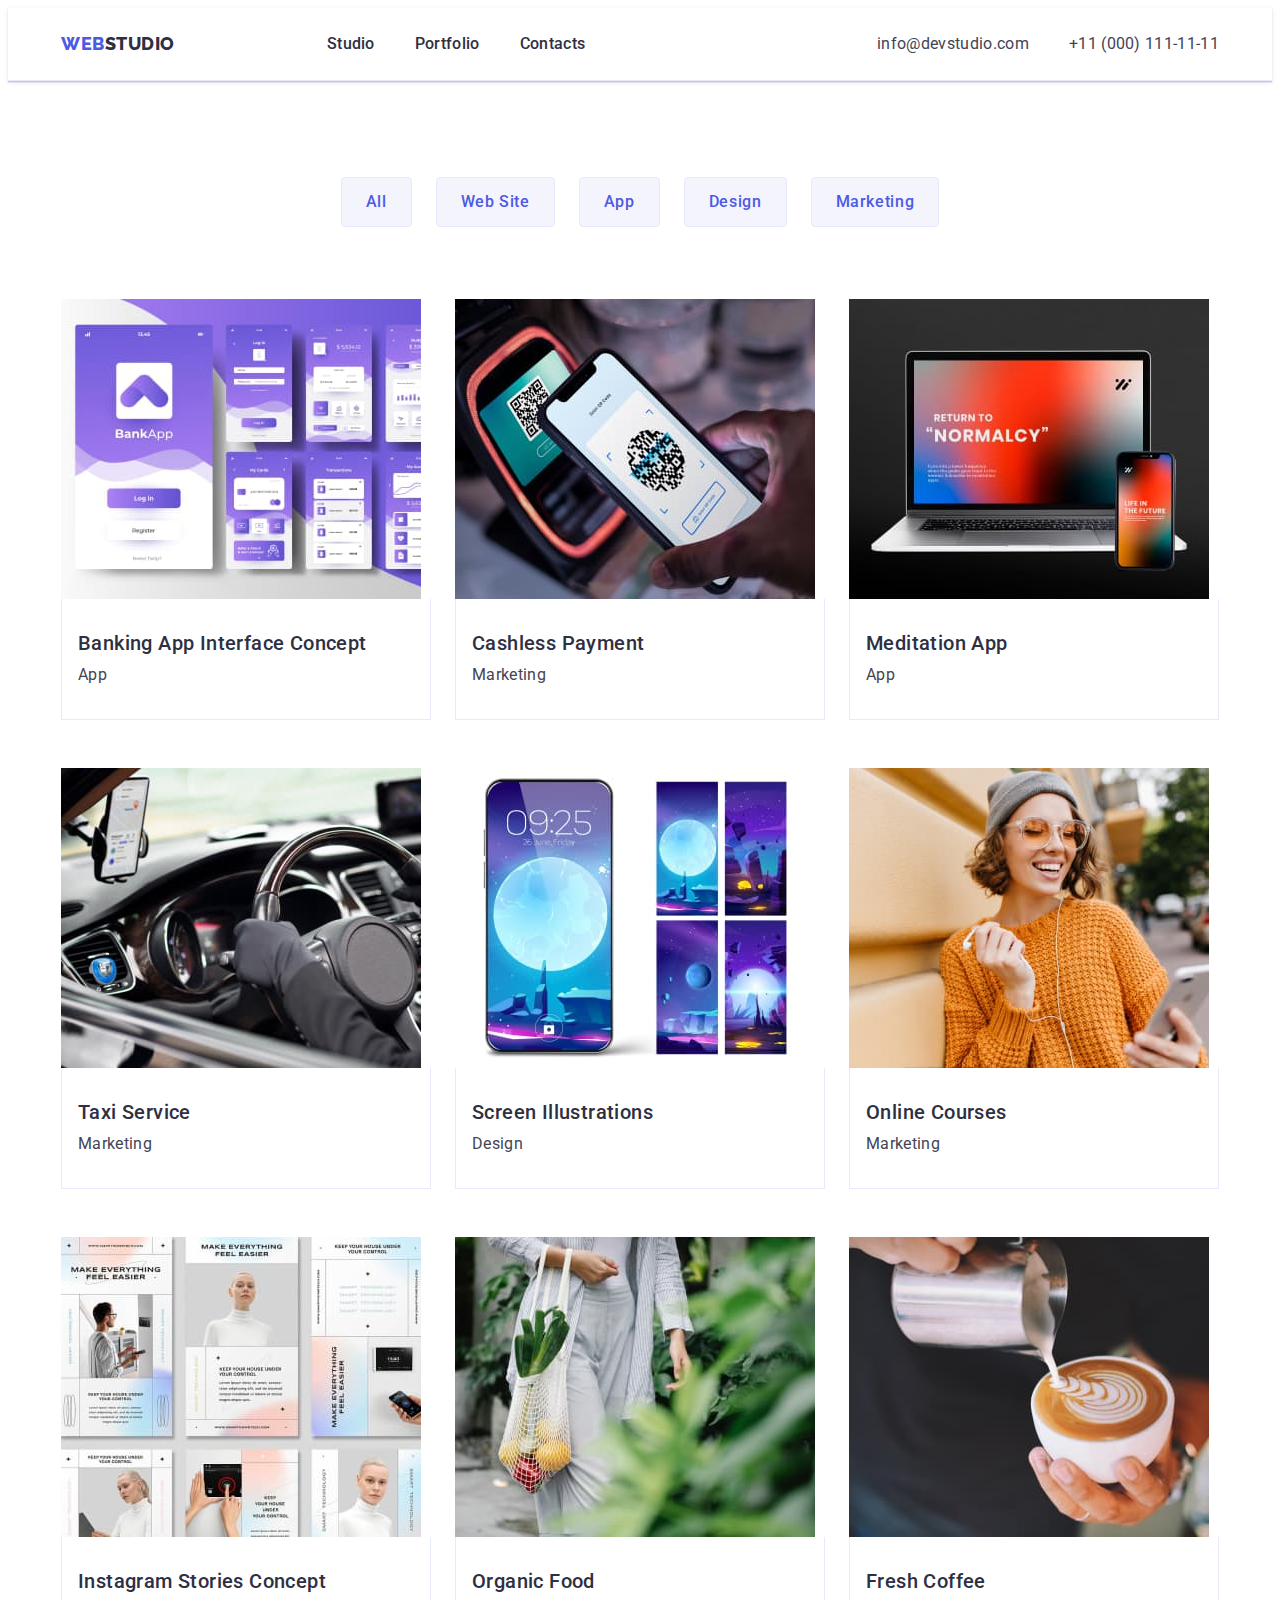
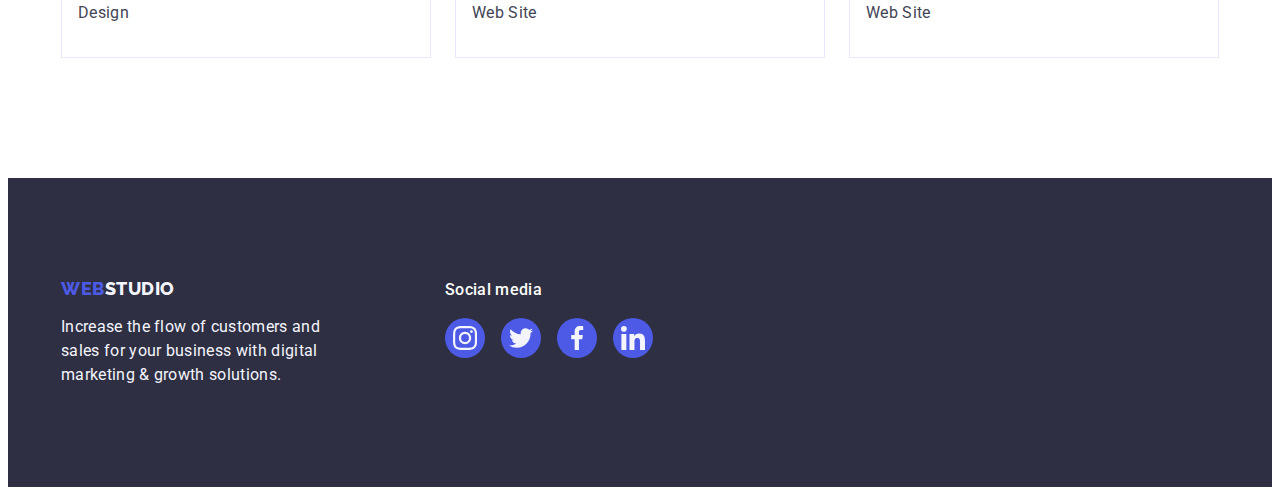
==== portfolio.html @ 5e1343ce "start" ====
<!DOCTYPE html>
<html lang="en">

    <head>
        <meta charset="UTF-8">
        <meta http-equiv="X-UA-Compatible" content="IE=edge">
        <meta name="viewport" content="width=device-width, initial-scale=1.0">
        <title>Portfolio</title>
        <link rel="preconnect" href="https://fonts.googleapis.com">
        <link rel="preconnect" href="https://fonts.gstatic.com" crossorigin>
        <link href="https://fonts.googleapis.com/css2?family=Raleway:wght@800&family=Roboto:wght@400;500;700&display=swap" rel="stylesheet">
        <link rel="stylesheet" href="https://cdnjs.cloudflare.com/ajax/libs/modern-normalize/2.0.0/modern-normalize.min.css" integrity="sha512-4xo8blKMVCiXpTaLzQSLSw3KFOVPWhm/TRtuPVc4WG6kUgjH6J03IBuG7JZPkcWMxJ5huwaBpOpnwYElP/m6wg==" crossorigin="anonymous" referrerpolicy="no-referrer">
        <link rel="stylesheet" href="./css/styles.css">
    </head>

    <body>
        <header class="header">
            <div class="container header-container">
                <nav class="header-navigation">
                    <a class="logo-link logo-web link header-logo" href="./index.html">Web<span class="logo-studio link header-logo">Studio</span></a>
                    <ul class="header-list list">
                        <li class="header-item"><a class="header-link link" href="./index.html">Studio</a></li>
                        <li class="header-item"><a class="header-link link" href="./portfolio.html">Portfolio</a></li>
                        <li class="header-item"><a class="header-link link" href="">Contacts</a></li>
                    </ul>
                </nav>
                <address class="header-address">
                    <ul class="header-address-list list">
                        <li class="header-address-item">
                            <a class="header-address-link link" href="mailto:info@devstudio.com">info@devstudio.com</a>
                        </li>
                        <li class="header-address-item">
                            <a class="header-address-link link" href="tel:+110001111111">+11 (000) 111-11-11</a>
                        </li>
                    </ul>
                </address>
            </div>
        </header>

        <main class="main-portfolio">
            <section class="section-portfolio">
                <div class="container portfolio-btn-container">
                    <h1 class="visually-hidden">Examples of our work</h1>
                    <ul class="portfolio-filters-list list">
                        <li class="portfolio-filters-item"><button class="portfolio-filters-btn btn" type="button">All</button></li>
                        <li class="portfolio-filters-item"><button class="portfolio-filters-btn btn" type="button">Web Site</button></li>
                        <li class="portfolio-filters-item"><button class="portfolio-filters-btn btn" type="button">App</button></li>
                        <li class="portfolio-filters-item"><button class="portfolio-filters-btn btn" type="button">Design</button></li>
                        <li class="portfolio-filters-item"><button class="portfolio-filters-btn btn" type="button">Marketing</button></li>
                    </ul>
                    <ul class="portfolio-list list">
                        <li class="portfolio-item">
                            <a class="portfolio-item-link link" href="">
                                <img src="./images/img-card-bank-app.jpg" alt="bank application example" 
                                width="360" height="300">
                                <div class="portfolio-card">
                                    <h2 class="portfolio-item-subtitle subtitle">Banking App Interface Concept</h2>
                                    <p class="portfolio-item-text text-down">App</p>
                                </div>
                            </a>
                        </li>
                        <li class="portfolio-item">
                            <a class="portfolio-item-link link" href="">
                                <img src="./images/img-card-cashless.jpg" alt="photo of cashless payment" 
                                width="360" height="300">
                                <div class="portfolio-card">
                                    <h2 class="portfolio-item-subtitle subtitle">Cashless Payment</h2>
                                    <p class="portfolio-item-text text-down">Marketing</p>
                                </div>
                            </a>
                        </li>
                        <li class="portfolio-item">
                            <a class="portfolio-item-link link" href="">
                                <img src="./images/img-card-meditation.jpg" alt="meditation application example" 
                                width="360" height="300">
                                <div class="portfolio-card">
                                    <h2 class="portfolio-item-subtitle subtitle">Meditation App</h2>
                                    <p class="portfolio-item-text text-down">App</p>
                                </div>
                            </a>
                        </li>
                        <li class="portfolio-item">
                            <a class="portfolio-item-link link" href="">
                                <img src="./images/img-card-taxi.jpg" alt="car and taxi app" 
                                width="360" height="300">
                                <div class="portfolio-card">
                                    <h2 class="portfolio-item-subtitle subtitle">Taxi Service</h2>
                                    <p class="portfolio-item-text text-down">Marketing</p>
                                </div>
                            </a>
                        </li>
                        <li class="portfolio-item">
                            <a class="portfolio-item-link link" href="">
                                <img src="./images/img-card-screen.jpg" alt="phone screen" 
                                width="360" height="300">
                                <div class="portfolio-card">
                                    <h2 class="portfolio-item-subtitle subtitle">Screen Illustrations</h2>
                                    <p class="portfolio-item-text text-down">Design</p>
                                </div>
                            </a>
                        </li>
                        <li class="portfolio-item">
                            <a class="portfolio-item-link link" href="">
                                <img src="./images/img-card-courses.jpg" alt="girl looking at her phone" 
                                width="360" height="300">
                                <div class="portfolio-card">
                                    <h2 class="portfolio-item-subtitle subtitle">Online Courses</h2>
                                    <p class="portfolio-item-text text-down">Marketing</p>
                                </div>
                            </a>
                        </li>
                        <li class="portfolio-item">
                            <a class="portfolio-item-link link" href="">
                                <img src="./images/img-card-instagram.jpg" alt="examples of instagram stories" 
                                width="360" height="300">
                                <div class="portfolio-card">
                                    <h2 class="portfolio-item-subtitle subtitle">Instagram Stories Concept</h2>
                                    <p class="portfolio-item-text text-down">Design</p>
                                </div>
                            </a>
                        </li>
                        <li class="portfolio-item">
                            <a class="portfolio-item-link link" href="">
                                <img src="./images/img-card-food.jpg" alt="mesh with vegetables" 
                                width="360" height="300">
                                <div class="portfolio-card">
                                    <h2 class="portfolio-item-subtitle subtitle">Organic Food</h2>
                                    <p class="portfolio-item-text text-down">Web Site</p>
                                </div>
                            </a>
                        </li>
                        <li class="portfolio-item">
                            <a class="portfolio-item-link link" href="">
                                <img src="./images/img-card-coffee.jpg" alt="a cup of coffee" 
                                width="360" height="300">
                                <div class="portfolio-card">
                                    <h2 class="portfolio-item-subtitle subtitle">Fresh Coffee</h2>
                                    <p class="portfolio-item-text text-down">Web Site</p>
                                </div>
                            </a>
                        </li>
                    </ul>
                </div>
                
            </section>
        </main>

    <footer class="footer">
        <div class="container footer-container">
            <div class="footer-logo-box">
                <a class="footer-link logo-link logo-web link" href="./index.html">Web<span
                        class="logo-link footer-logo-studio link">Studio</span></a>
                <p class="footer-text">
                    Increase the flow of customers and sales for your business with digital marketing & growth solutions.
                </p>
            </div>
    
            <div class="footer-soc-container">
                <p class="footer-soc-title">Social media</p>
                <ul class="footer-soc-list list">
                    <li class="footer-soc-item">
                        <a href="" class="footer-soc-link link" target="_blank" rel="noopener noreferrer"><svg
                                class="footer-soc-icon" width="24" height="24">
                                <use href="./images/icons.svg#icon-instagram"></use>
                            </svg></a>
                    </li>
                    <li class="footer-soc-item">
                        <a href="" class="footer-soc-link link" target="_blank" rel="noopener noreferrer"><svg
                                class="footer-soc-icon" width="24" height="24">
                                <use href="./images/icons.svg#icon-twitter"></use>
                            </svg></a>
                    </li>
                    <li class="footer-soc-item">
                        <a href="" class="footer-soc-link link" target="_blank" rel="noopener noreferrer"><svg
                                class="footer-soc-icon" width="24" height="24">
                                <use href="./images/icons.svg#icon-facebook"></use>
                            </svg></a>
                    </li>
                    <li class="footer-soc-item">
                        <a href="" class="footer-soc-link link" target="_blank" rel="noopener noreferrer"><svg
                                class="footer-soc-icon" width="24" height="24">
                                <use href="./images/icons.svg#icon-linkedin"></use>
                            </svg></a>
                    </li>
                </ul>
            </div>
        </div>
    </footer>
    </body>

</html>
---- css/styles.css ----
:root {
    --primary-brand-color: #4D5AE5;
    --pressed-state-color: #404BBF;
    --title-background-color-dark: #2E2F42;
    --text-color:#434455;
    --background-color-team: #F4F4FD;
    --backgrond-color-light: #FFFFFF;
    --color-accent: #E7E9FC;
    --pressed-success-color: #31D0AA;
    --deemphasized-helper-color: #8E8F99; 
    --font-text-base: 'Roboto', sans-serif;
    --font-text-link: 'Raleway', sans-serif
}

body {
    font-family: var(--font-text-base);
    color: var(--text-color);
    background-color: var(--backgrond-color-light)
}

p, 
h1, 
h2, 
h3, 
h4, 
h5, 
h6 {
    margin: 0;
}

ul, 
ol {
    margin: 0;
    padding: 0;
}

.list {
    list-style: none;
}

.link {
    text-decoration: none;
    color: var(--title-background-color-dark);
}

.visually-hidden {
    position: absolute;
    width: 1px;
    height: 1px;
    margin: -1px;
    border: 0;
    padding: 0;
    white-space: nowrap;
    clip-path: inset(100%);
    clip: rect(0 0 0 0);
    overflow: hidden;
}

.btn {
    font-family: var(--font-text-base);
    font-weight: 500;
    font-size: 16px;
    line-height: 1.5;
    letter-spacing: 0.04em;
    cursor: pointer;
    border-radius: 4px;
}

.hero-btn:hover, .hero-btn:focus, .portfolio-filters-btn:hover, .portfolio-filters-btn:focus {
    background-color: var(--pressed-state-color);
}

.portfolio-filters-btn {
    text-align: center;
    color: var(--primary-brand-color);
    background: var(--background-color-team);
    padding: 12px 24px;
    border: 1px solid var(--color-accent)
}

.portfolio-filters-btn:hover,
.portfolio-filters-btn:focus {
    color: var(--backgrond-color-light);
    border: 1px solid transparent;
    box-shadow: 0px 3px 1px rgba(0, 0, 0, 0.1), 0px 2px 1px rgba(0, 0, 0, 0.08), 0px 2px 2px rgba(0, 0, 0, 0.12);
}

.subtitle {
    font-weight: 500;
    font-size: 20px;
    line-height: 1.2;
    letter-spacing: 0.02em;
    color: var(--title-background-color-dark);
    margin-bottom: 8px;
    
}

.text-down {
    font-size: 16px;
    line-height: 1.5;
    letter-spacing: 0.02em;
    color:var(--text-color);
}

img {
    display: block;
    max-width: 100%;
    height: auto;
}

.container {
    max-width: 1158px;
    padding: 0 15px;
    margin: 0 auto;
}


/**--header--**/

.header {
    border-bottom: 1px solid var(--color-accent);
    box-shadow: 0px 2px 1px rgba(46, 47, 66, 0.08), 0px 1px 1px rgba(46, 47, 66, 0.16), 0px 1px 6px rgba(46, 47, 66, 0.08);
}

.header-navigation  {

}

.header-container, 
.header-navigation,
.header-list, 
.header-address, 
.header-address-list {
    display: flex;
    align-items: center;
}

.header-list {
    gap: 40px;
}

.header-address-list {
    gap: 40px;
}

.header-address {
    font-style: normal;
    margin-left: auto;
}

.logo-link {
    font-family: var(--font-text-link);
    font-weight: 800;
    font-size: 18px;
    line-height: 1.17;
    letter-spacing: 0.03em;
    text-transform: uppercase;
    
}

.header-logo {
    padding-top: 25px;
    padding-bottom: 25px;
    margin-right: 76px;
}

.logo-web {
    color: var(--primary-brand-color);
}

.logo-studio {
    color: var(--title-background-color-dark);
}

.header-item {
    font-weight: 500;
    font-size: 16px;
    line-height: 1.5;
    letter-spacing: 0.02em;
    color: var(--title-background-color-dark);
}

.header-link {
    display: block;
    padding: 24px 0;
}

.header-address-link {
    font-size: 16px;
    line-height: 1.5;
    letter-spacing: 0.02em;
    color: var(--text-color);
    display: block;
    padding: 24px 0;
}

.header-link:hover, .header-link:focus, .header-address-link:hover,
.header-address-link:focus {
    color: var(--pressed-state-color);
}

/**--hero--**/

.hero-container {

}
.hero {
    max-width: 1440px;
    margin: 0 auto;
    background-color:var(--title-background-color-dark);
    background-image: linear-gradient(rgba(46, 47, 66, 0.7), rgba(46, 47, 66, 0.7)), url(../images/hero-bg.jpg);
    background-repeat: no-repeat;
    background-position: center;
    background-size: cover;
    padding: 188px 0;
}

.hero-text {
    max-width: 496px;
    font-size: 56px;
    line-height: 1.07;
    margin: 0 auto;
    text-align: center;
    letter-spacing: 0.02em;
    color: var(--backgrond-color-light);
    margin-bottom: 48px;
    
}

.hero-btn {
    min-width: 169px;
    color: var(--backgrond-color-light);
    background-color: var(--primary-brand-color);
    display: block;
    margin: 0 auto;
    box-shadow: 0px 4px 4px rgba(0, 0, 0, 0.15);    
    align-items: center;
    padding: 16px 32px;
    border: 0;
}

/**--features--**/

.features {
    padding-top: 120px;
    padding-bottom: 120px;
}

.features-list {}

.features-container, .features-list {
    display: flex;
    justify-content: center;
    align-items: flex-start;
    gap: 24px;
}

.features-item {
    width: calc((100% - 72px) / 4);
}

.features-sm-bg {
    width: 264px;
    height: 112px;
    background-color: var(--background-color-team);
    border-radius: 4px;
    display: flex;
    align-items: center;
    justify-content: center;
    margin-bottom: 8px;
}

.container-icon 

.features-item-icon {
    margin: 24px 100px;
}

.features-text {
    
}

/**--doing--**/

.doing {
   padding-bottom: 120px; 
}

.doing-container {
    
}

.doing-list {
    display: flex;
    align-items: flex-start;
    justify-content: center;
    gap: 24px;
}

.big-title {
    font-size: 36px;
    line-height: 1.11;
    text-align: center;
    letter-spacing: 0.02em;
    text-transform: capitalize;
    color: var(--title-background-color-dark);
    margin-bottom: 72px;
}

/**--team--**/

.team {
    background-color: var(--background-color-team);
    padding-top: 120px;
    padding-bottom: 120px;
}

.team-container {
  
}

.team-card {
    padding: 32px 16px;
}

.team-list {
    display: flex;
    justify-content: center;
    align-items: stretch;
    gap: 24px;
}

.team-item {
    background-color: var(--backgrond-color-light);
    border-radius: 0px 0px 4px 4px;
    box-shadow: 0px 1px 6px rgba(46, 47, 66, 0.08), 0px 1px 1px rgba(46, 47, 66, 0.16), 0px 2px 1px rgba(46, 47, 66, 0.08);
}

.team-item-subtitle, .team-item-text {
    min-width: 232px;
    text-align: center;
    display: flex;
    justify-content: center;
    align-content: flex-start;
}

.team-item-subtitle {}

.team-item-text {
    margin-bottom: 8px;
}

.team-soc-list {
    display: flex;
    justify-content: center;
    gap: 24px;
}

.team-soc-item {
    width: 40px;
    height: 40px;
}

.team-soc-link {
    width: 100%;
    height: 100%;
    background-color: var(--primary-brand-color);
    border-radius: 50%;
    display: flex;
    align-items: center;
    justify-content: center;
    fill: var(--background-color-team);
}

.team-soc-link:hover,
.team-soc-link:focus {
    background-color: var(--pressed-state-color);
}

/**--customers--**/

.customers {
    padding-top: 120px;
    padding-bottom: 120px;
}

.customers-container {}

.customers-title {}

.customers-list {
    display: flex;
    gap: 24px;
}

.customers-item {
    width: calc((100% - 120px) / 6);
    height: 88px;
}

.client-link {
    width: 100%;
    height: 100%;
    border: 1px solid var(--deemphasized-helper-color);
    border-radius: 4px;
    display: flex;
    justify-content: center;
    align-items: center;
    color: var(--deemphasized-helper-color);
}

.client-link-icon {
    fill: currentColor
}

.client-link:hover,
.client-link:focus {
    border-color: var(--pressed-state-color);
    color: var(--pressed-state-color);
}

/**--footer--**/

.footer {
    background-color: var(--title-background-color-dark);
    color: var(--background-color-team);
    padding-top: 100px;
    padding-bottom: 100px; 
}

.footer-link {
    display: inline-block;
    margin-bottom: 16px;
}

.footer-container {
    display: flex;
    align-items: baseline;
}

.footer-logo-box {
    margin-right: 120px;
}

.footer-logo-studio {
    color: var(--background-color-team)
}

.footer-text {
    max-width: 264px;
    font-size: 16px;
    line-height: 1.5;   
    letter-spacing: 0.02em;

}


.footer-soc-container {
   
   
}

.footer-soc-title {
    font-family: var(--font-text-base);
    font-style: normal;
    font-weight: 500;
    font-size: 16px;
    line-height: 1.5;
    letter-spacing: 0.02em;
    margin-bottom: 16px;
    color: #FFFFFF;
}

.footer-soc-list {
    display: flex;
    gap: 16px;
}

.footer-soc-item {
    width: 40px;
    height: 40px;
}

.footer-soc-link {
    display: flex;
    justify-content: center;
    align-items: center;
    width: 100%;
    height: 100%;
    background-color: var(--primary-brand-color);
    border-radius: 50%;
    fill: var(--background-color-team);
}

.footer-soc-link:hover,
.footer-soc-link:focus {
    background-color: var(--pressed-success-color);
}

/**--portfolio--**/

.section-portfolio {
    padding-top: 96px;
    padding-bottom: 120px;
}

.portfolio-btn-container {
   
}

.portfolio-filters-list {
    min-width: 586px;
    margin-bottom: 72px;
    display: flex;
    align-items: flex-start;
    justify-content: center;
    gap: 24px;
}

.portfolio-filters-item:hover,
.portfolio-filters-item:focus {
 
}

.portfolio-card {
    border-right: 1px solid var(--color-accent);
    border-bottom: 1px solid var(--color-accent);
    border-left: 1px solid var(--color-accent);
    padding: 32px 16px
}

.portfolio-list {
    display: flex;
    flex-wrap: wrap;
    column-gap: 24px;
    row-gap: 48px;
}

.portfolio-item {
    background-color: var(--backgrond-color-light);
    width: calc((100% - 48px) / 3);
}

.portfolio-item-subtitle,
.portfolio-item-text {

}

.portfolio-item-link {
    display: block;
}

.portfolio-item-link:hover,
.portfolio-item-link:focus {
    box-shadow: 0px 1px 6px rgba(46, 47, 66, 0.08), 0px 1px 1px rgba(46, 47, 66, 0.16), 0px 2px 1px rgba(46, 47, 66, 0.08);
}
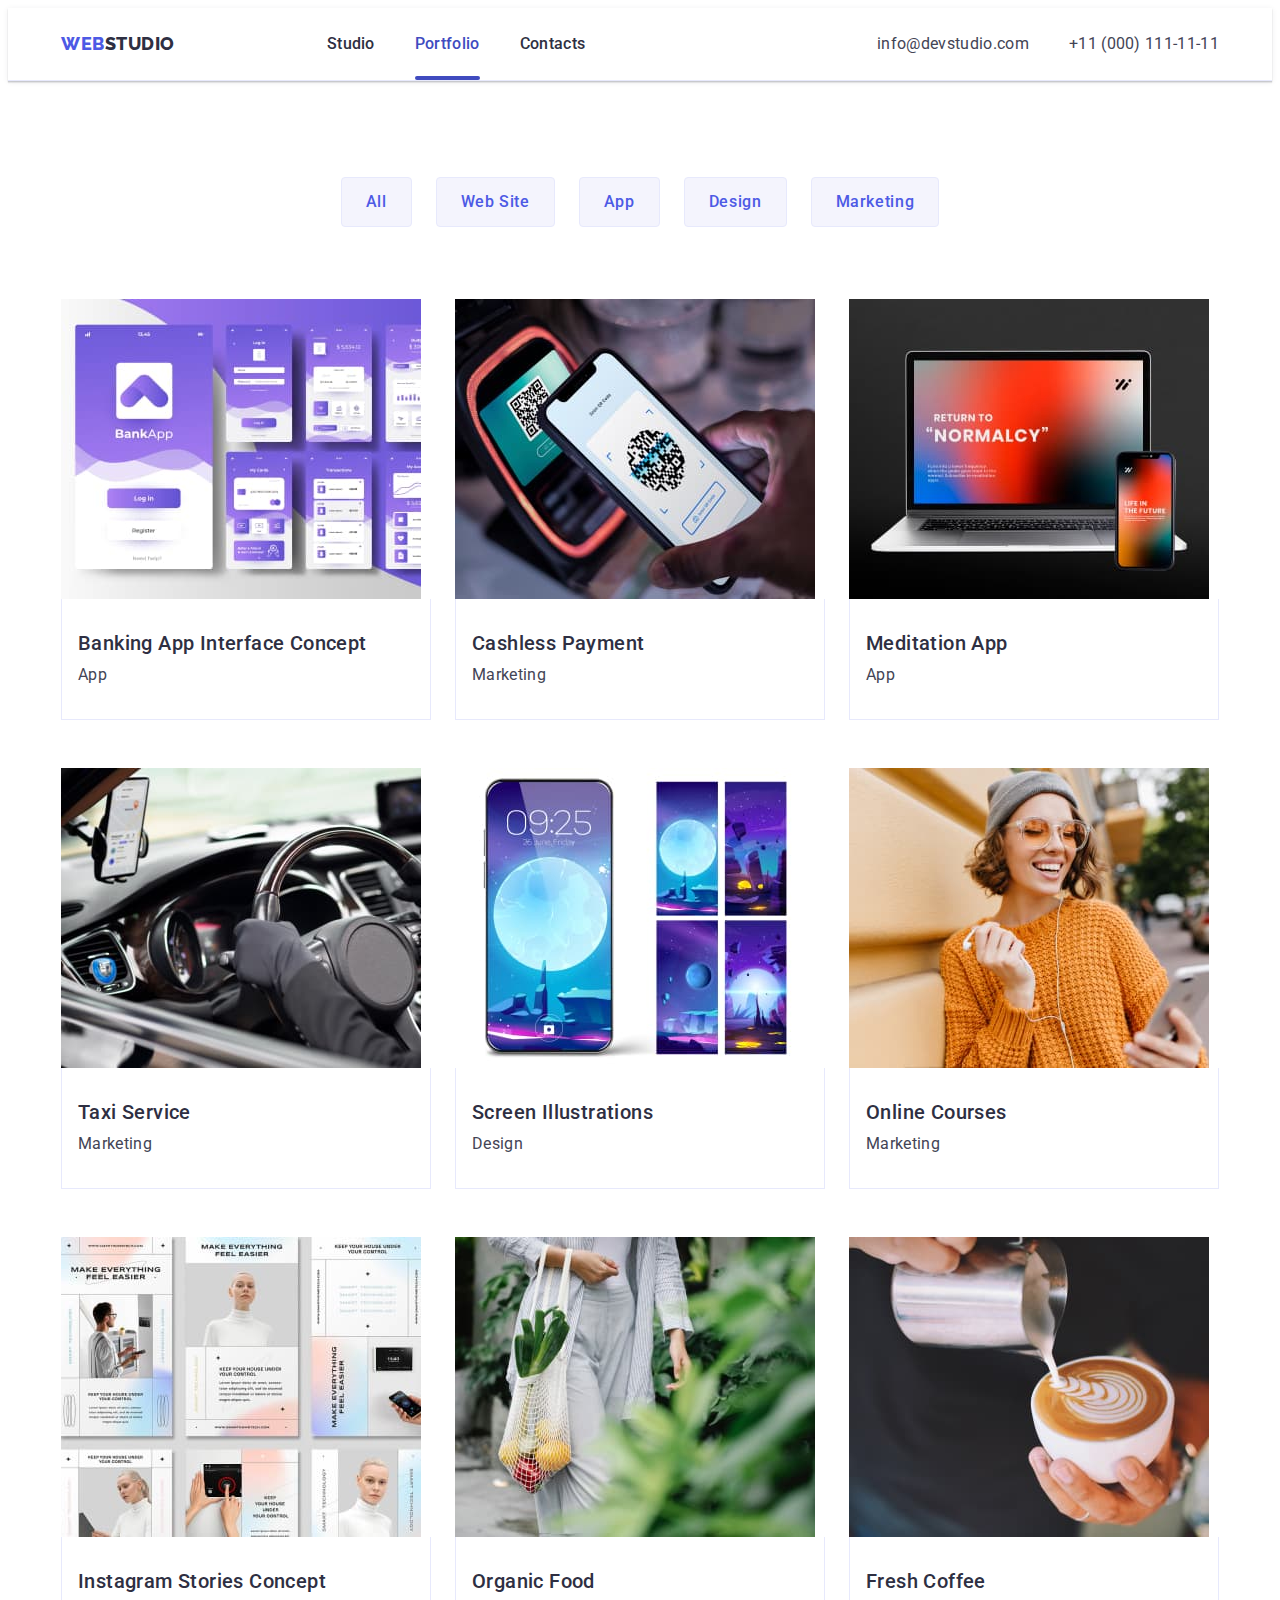
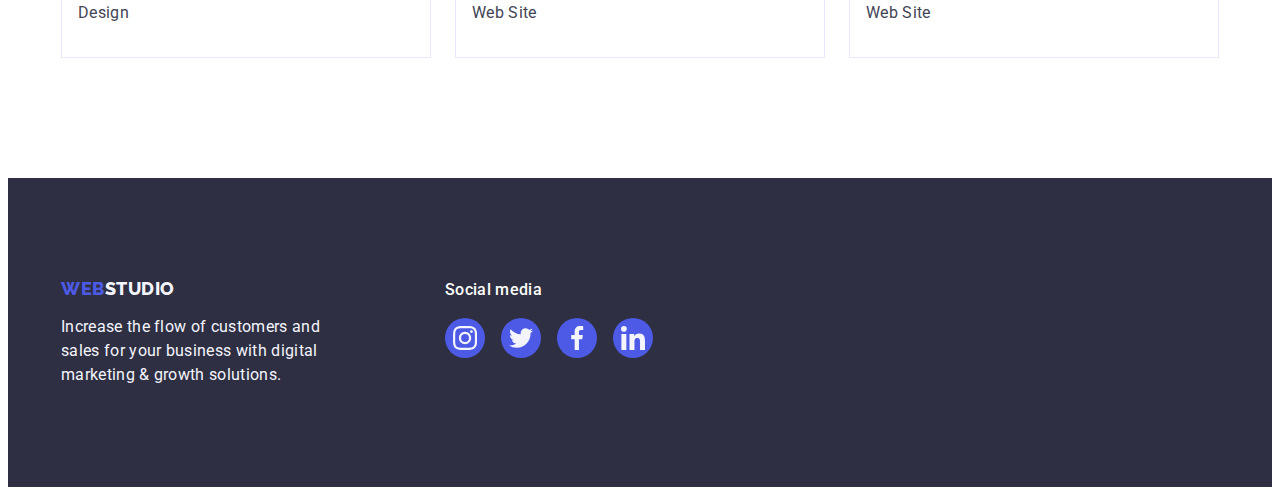
==== commit e774a8ed: "update first" ====
--- a/portfolio.html
+++ b/portfolio.html
@@ -20,7 +20,7 @@
                     <a class="logo-link logo-web link header-logo" href="./index.html">Web<span class="logo-studio link header-logo">Studio</span></a>
                     <ul class="header-list list">
                         <li class="header-item"><a class="header-link link" href="./index.html">Studio</a></li>
-                        <li class="header-item"><a class="header-link link" href="./portfolio.html">Portfolio</a></li>
+                        <li class="header-item"><a class="header-link link current-page" href="./portfolio.html">Portfolio</a></li>
                         <li class="header-item"><a class="header-link link" href="">Contacts</a></li>
                     </ul>
                 </nav>
@@ -51,8 +51,11 @@
                     <ul class="portfolio-list list">
                         <li class="portfolio-item">
                             <a class="portfolio-item-link link" href="">
-                                <img src="./images/img-card-bank-app.jpg" alt="bank application example" 
-                                width="360" height="300">
+                                <div class="card-cover-wrap">
+                                    <img src="./images/img-card-bank-app.jpg" alt="bank application example" 
+                                    width="360" height="300">
+                                    <p class="card-cover-text">14 Stylish and User-Friendly App Design Concepts · Task Manager App · Calorie Tracker App · Exotic Fruit Ecommerce App · Cloud Storage App</p>
+                                </div>
                                 <div class="portfolio-card">
                                     <h2 class="portfolio-item-subtitle subtitle">Banking App Interface Concept</h2>
                                     <p class="portfolio-item-text text-down">App</p>
@@ -61,8 +64,11 @@
                         </li>
                         <li class="portfolio-item">
                             <a class="portfolio-item-link link" href="">
-                                <img src="./images/img-card-cashless.jpg" alt="photo of cashless payment" 
-                                width="360" height="300">
+                                <div class="card-cover-wrap">
+                                    <img src="./images/img-card-cashless.jpg" alt="photo of cashless payment" 
+                                    width="360" height="300">
+                                    <p class="card-cover-text">14 Stylish and User-Friendly App Design Concepts · Task Manager App · Calorie Tracker App · Exotic Fruit Ecommerce App · Cloud Storage App</p>
+                                </div>
                                 <div class="portfolio-card">
                                     <h2 class="portfolio-item-subtitle subtitle">Cashless Payment</h2>
                                     <p class="portfolio-item-text text-down">Marketing</p>
@@ -71,8 +77,11 @@
                         </li>
                         <li class="portfolio-item">
                             <a class="portfolio-item-link link" href="">
-                                <img src="./images/img-card-meditation.jpg" alt="meditation application example" 
-                                width="360" height="300">
+                                <div class="card-cover-wrap">
+                                    <img src="./images/img-card-meditation.jpg" alt="meditation application example" 
+                                    width="360" height="300">
+                                    <p class="card-cover-text">14 Stylish and User-Friendly App Design Concepts · Task Manager App · Calorie Tracker App · Exotic Fruit Ecommerce App · Cloud Storage App</p>
+                                </div>
                                 <div class="portfolio-card">
                                     <h2 class="portfolio-item-subtitle subtitle">Meditation App</h2>
                                     <p class="portfolio-item-text text-down">App</p>
@@ -81,8 +90,11 @@
                         </li>
                         <li class="portfolio-item">
                             <a class="portfolio-item-link link" href="">
-                                <img src="./images/img-card-taxi.jpg" alt="car and taxi app" 
-                                width="360" height="300">
+                                <div class="card-cover-wrap">
+                                    <img src="./images/img-card-taxi.jpg" alt="car and taxi app" 
+                                    width="360" height="300">
+                                    <p class="card-cover-text">14 Stylish and User-Friendly App Design Concepts · Task Manager App · Calorie Tracker App · Exotic Fruit Ecommerce App · Cloud Storage App</p>
+                                </div>
                                 <div class="portfolio-card">
                                     <h2 class="portfolio-item-subtitle subtitle">Taxi Service</h2>
                                     <p class="portfolio-item-text text-down">Marketing</p>
@@ -91,8 +103,11 @@
                         </li>
                         <li class="portfolio-item">
                             <a class="portfolio-item-link link" href="">
-                                <img src="./images/img-card-screen.jpg" alt="phone screen" 
-                                width="360" height="300">
+                                <div class="card-cover-wrap">
+                                    <img src="./images/img-card-screen.jpg" alt="phone screen" 
+                                    width="360" height="300">
+                                    <p class="card-cover-text">14 Stylish and User-Friendly App Design Concepts · Task Manager App · Calorie Tracker App · Exotic Fruit Ecommerce App · Cloud Storage App</p>
+                                </div>
                                 <div class="portfolio-card">
                                     <h2 class="portfolio-item-subtitle subtitle">Screen Illustrations</h2>
                                     <p class="portfolio-item-text text-down">Design</p>
@@ -101,8 +116,11 @@
                         </li>
                         <li class="portfolio-item">
                             <a class="portfolio-item-link link" href="">
-                                <img src="./images/img-card-courses.jpg" alt="girl looking at her phone" 
-                                width="360" height="300">
+                                <div class="card-cover-wrap">
+                                    <img src="./images/img-card-courses.jpg" alt="girl looking at her phone" 
+                                    width="360" height="300">
+                                    <p class="card-cover-text">14 Stylish and User-Friendly App Design Concepts · Task Manager App · Calorie Tracker App · Exotic Fruit Ecommerce App · Cloud Storage App</p>
+                                </div>
                                 <div class="portfolio-card">
                                     <h2 class="portfolio-item-subtitle subtitle">Online Courses</h2>
                                     <p class="portfolio-item-text text-down">Marketing</p>
@@ -111,8 +129,11 @@
                         </li>
                         <li class="portfolio-item">
                             <a class="portfolio-item-link link" href="">
-                                <img src="./images/img-card-instagram.jpg" alt="examples of instagram stories" 
-                                width="360" height="300">
+                                <div class="card-cover-wrap">
+                                    <img src="./images/img-card-instagram.jpg" alt="examples of instagram stories" 
+                                    width="360" height="300">
+                                    <p class="card-cover-text">14 Stylish and User-Friendly App Design Concepts · Task Manager App · Calorie Tracker App · Exotic Fruit Ecommerce App · Cloud Storage App</p>
+                                </div>
                                 <div class="portfolio-card">
                                     <h2 class="portfolio-item-subtitle subtitle">Instagram Stories Concept</h2>
                                     <p class="portfolio-item-text text-down">Design</p>
@@ -121,8 +142,11 @@
                         </li>
                         <li class="portfolio-item">
                             <a class="portfolio-item-link link" href="">
-                                <img src="./images/img-card-food.jpg" alt="mesh with vegetables" 
-                                width="360" height="300">
+                                <div class="card-cover-wrap">
+                                    <img src="./images/img-card-food.jpg" alt="mesh with vegetables" 
+                                    width="360" height="300">
+                                    <p class="card-cover-text">14 Stylish and User-Friendly App Design Concepts · Task Manager App · Calorie Tracker App · Exotic Fruit Ecommerce App · Cloud Storage App</p>
+                                </div>
                                 <div class="portfolio-card">
                                     <h2 class="portfolio-item-subtitle subtitle">Organic Food</h2>
                                     <p class="portfolio-item-text text-down">Web Site</p>
@@ -131,8 +155,11 @@
                         </li>
                         <li class="portfolio-item">
                             <a class="portfolio-item-link link" href="">
-                                <img src="./images/img-card-coffee.jpg" alt="a cup of coffee" 
-                                width="360" height="300">
+                                <div class="card-cover-wrap">
+                                    <img src="./images/img-card-coffee.jpg" alt="a cup of coffee" 
+                                    width="360" height="300">
+                                    <p class="card-cover-text">14 Stylish and User-Friendly App Design Concepts · Task Manager App · Calorie Tracker App · Exotic Fruit Ecommerce App · Cloud Storage App</p>
+                                </div>
                                 <div class="portfolio-card">
                                     <h2 class="portfolio-item-subtitle subtitle">Fresh Coffee</h2>
                                     <p class="portfolio-item-text text-down">Web Site</p>
--- a/css/styles.css
+++ b/css/styles.css
@@ -7,9 +7,11 @@
     --backgrond-color-light: #FFFFFF;
     --color-accent: #E7E9FC;
     --pressed-success-color: #31D0AA;
-    --deemphasized-helper-color: #8E8F99; 
+    --deemphasized-helper-color: #8E8F99;
+    --modal-background: #FCFCFC;
     --font-text-base: 'Roboto', sans-serif;
-    --font-text-link: 'Raleway', sans-serif
+    --font-text-link: 'Raleway', sans-serif;
+    --transform-all: 250ms cubic-bezier(0.4, 0, 0.2, 1);
 }
 
 body {
@@ -75,7 +77,8 @@
     color: var(--primary-brand-color);
     background: var(--background-color-team);
     padding: 12px 24px;
-    border: 1px solid var(--color-accent)
+    border: 1px solid var(--color-accent);
+    transition: color, border var(--transform-all) 
 }
 
 .portfolio-filters-btn:hover,
@@ -178,11 +181,29 @@
     line-height: 1.5;
     letter-spacing: 0.02em;
     color: var(--title-background-color-dark);
+    position: relative;
 }
 
 .header-link {
     display: block;
     padding: 24px 0;
+    transition: color var(--transform-all);
+}
+
+.current-page {
+    color: var(--pressed-state-color);
+}
+
+.current-page::after {
+    content: '';
+    position: absolute;
+    left: 0;
+    bottom: 0;
+    width: 100%;
+    height: 4px;
+    background-color: var(--pressed-state-color);
+    border-radius: 2px;
+    
 }
 
 .header-address-link {
@@ -192,6 +213,7 @@
     color: var(--text-color);
     display: block;
     padding: 24px 0;
+    transition: color var(--transform-all);
 }
 
 .header-link:hover, .header-link:focus, .header-address-link:hover,
@@ -237,6 +259,7 @@
     align-items: center;
     padding: 16px 32px;
     border: 0;
+    transition: color var(--transform-all)
 }
 
 /**--features--**/
@@ -370,6 +393,7 @@
     align-items: center;
     justify-content: center;
     fill: var(--background-color-team);
+    transition: color, fill var(--transform-all)
 }
 
 .team-soc-link:hover,
@@ -407,6 +431,7 @@
     justify-content: center;
     align-items: center;
     color: var(--deemphasized-helper-color);
+    transition: color, border var(--transform-all)
 }
 
 .client-link-icon {
@@ -490,6 +515,7 @@
     background-color: var(--primary-brand-color);
     border-radius: 50%;
     fill: var(--background-color-team);
+    transition: color, var(--transform-all)
 }
 
 .footer-soc-link:hover,
@@ -539,6 +565,11 @@
 .portfolio-item {
     background-color: var(--backgrond-color-light);
     width: calc((100% - 48px) / 3);
+    transition: transform, var(--transform-all);
+}
+
+.portfolio-item:hover .card-cover-text, .portfolio-item:focus .card-cover-text {
+    transform: translateY(0);
 }
 
 .portfolio-item-subtitle,
@@ -549,8 +580,84 @@
 .portfolio-item-link {
     display: block;
 }
+
+.card-cover-wrap {
+    position: relative;
+    overflow: hidden;
+}
+
+.card-cover-text {
+position: absolute;
+top: 0;
+font-family: 'Roboto';
+font-style: normal;
+font-size: 16px;
+line-height: 1.5;
+letter-spacing: 0.02em;
+color: var(--background-color-team);
+background-color: var(--primary-brand-color);
+height: 100%;
+padding: 40px 32px 164px 32px;
+transform: translateY(100%);
+transition: transform 250ms cubic-bezier(0.4, 0, 0.2, 1); 
+}
+
 
 .portfolio-item-link:hover,
 .portfolio-item-link:focus {
     box-shadow: 0px 1px 6px rgba(46, 47, 66, 0.08), 0px 1px 1px rgba(46, 47, 66, 0.16), 0px 2px 1px rgba(46, 47, 66, 0.08);
+}
+
+.backdrop {
+    position: fixed;
+    width: 100%;
+    height: 100%;
+    background-color: rgba(46, 47, 66, 0.4);
+    top: 0px;
+    transition: opacity 250ms linear, visibility 250ms linear;
+}
+
+.modal {
+    position: absolute;
+    top: 50%;
+    left: 50%;
+    transform: translate(-50%, -50%) scale(1);
+    transition: transform 250ms linear;
+    width: 408px;
+    min-height: 584px;
+    background-color: var(--modal-background);
+    box-shadow: 0px 1px 1px rgba(0, 0, 0, 0.14), 0px 1px 3px rgba(0, 0, 0, 0.12), 0px 2px 1px rgba(0, 0, 0, 0.2);
+    border-radius: 4px;
+    padding: 24px;
+}
+
+.backdrop.is-hidden .modal {
+    transform: translate(-50%, -50%) scale(0);
+}
+
+.modal-close {
+    width: 24px;
+    height: 24px;
+    border: 1px solid rgba(0, 0, 0, 0.1);
+    border-radius: 50%;
+    background-color: var(--color-accent);
+    display: block;
+    margin-left: auto;
+    cursor: pointer;
+}
+
+.is-hidden {
+    visibility: none;
+    opacity: 0;
+    pointer-events: none;
+}
+
+.modal-close:hover, 
+.modal-close:focus {
+    background-color: var(--pressed-state-color);
+    fill: var(--backgrond-color-light);
+}
+
+.modal-close-svg {
+
 }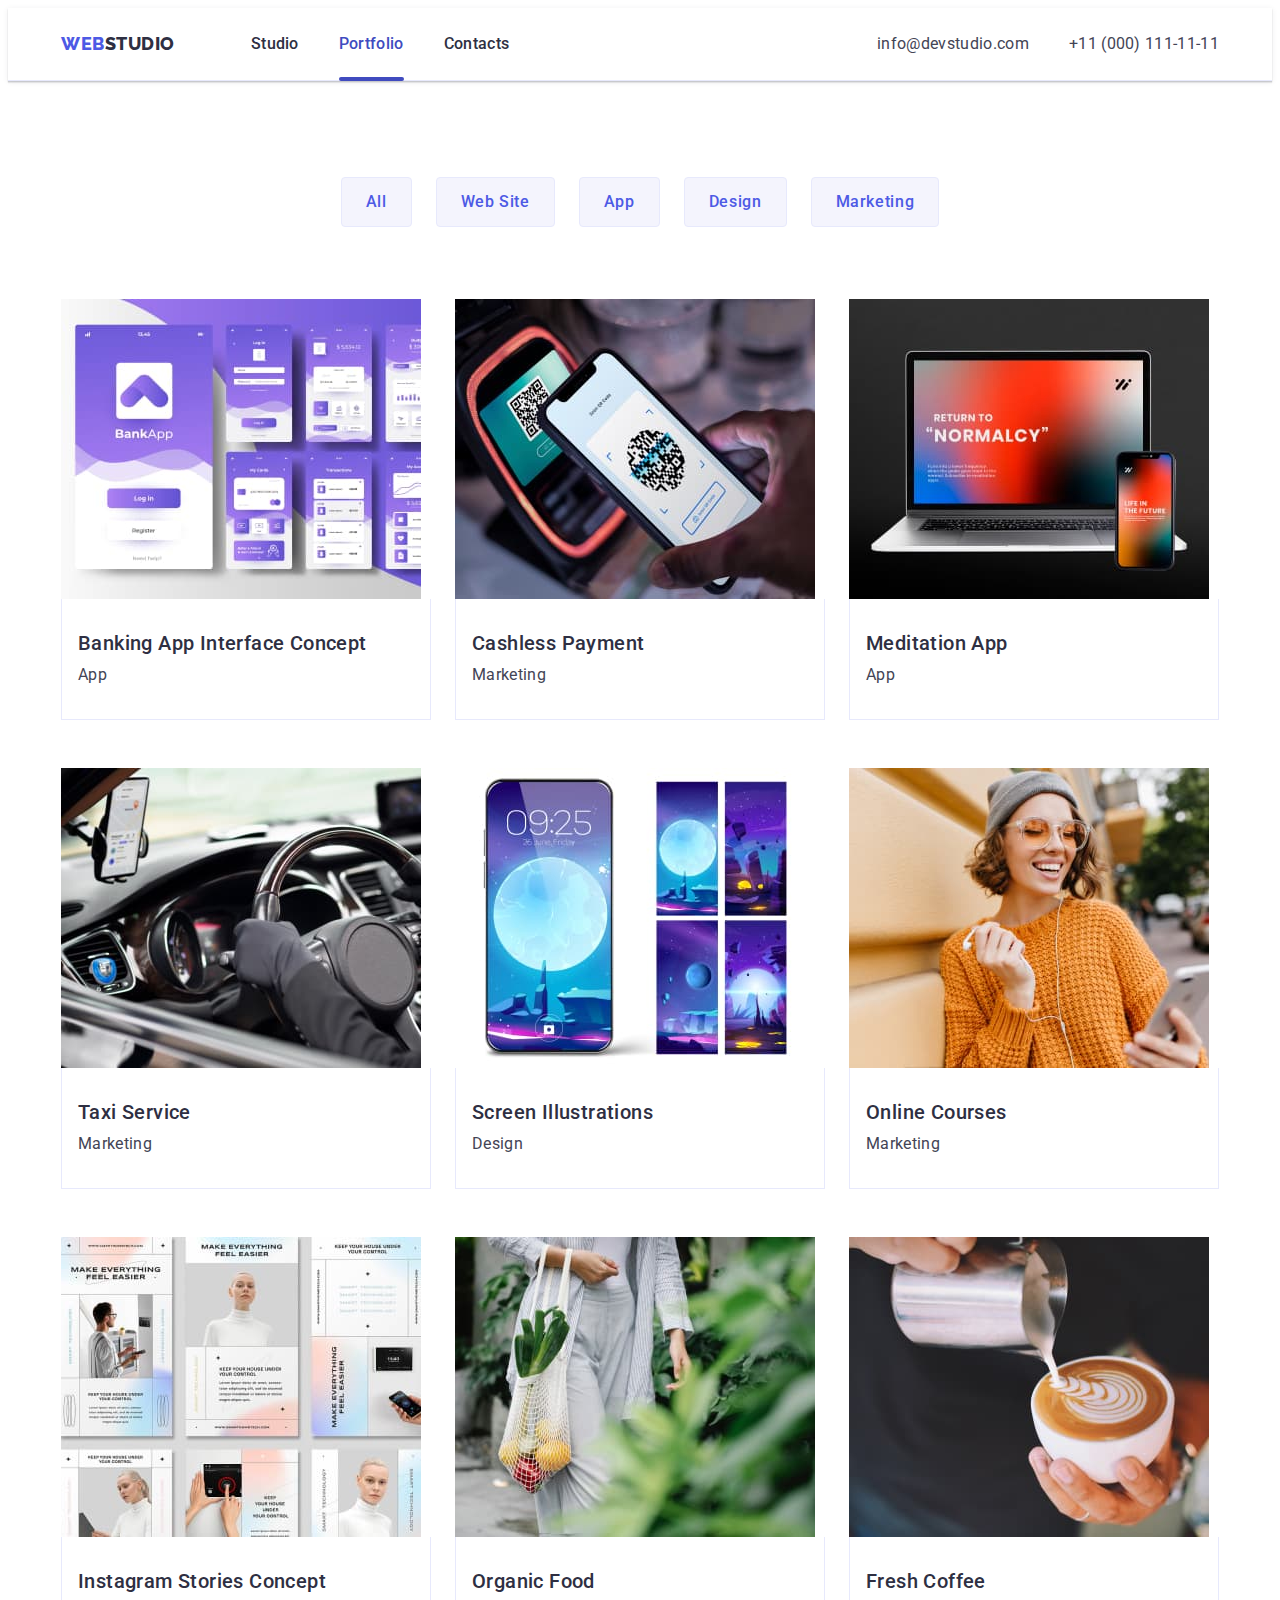
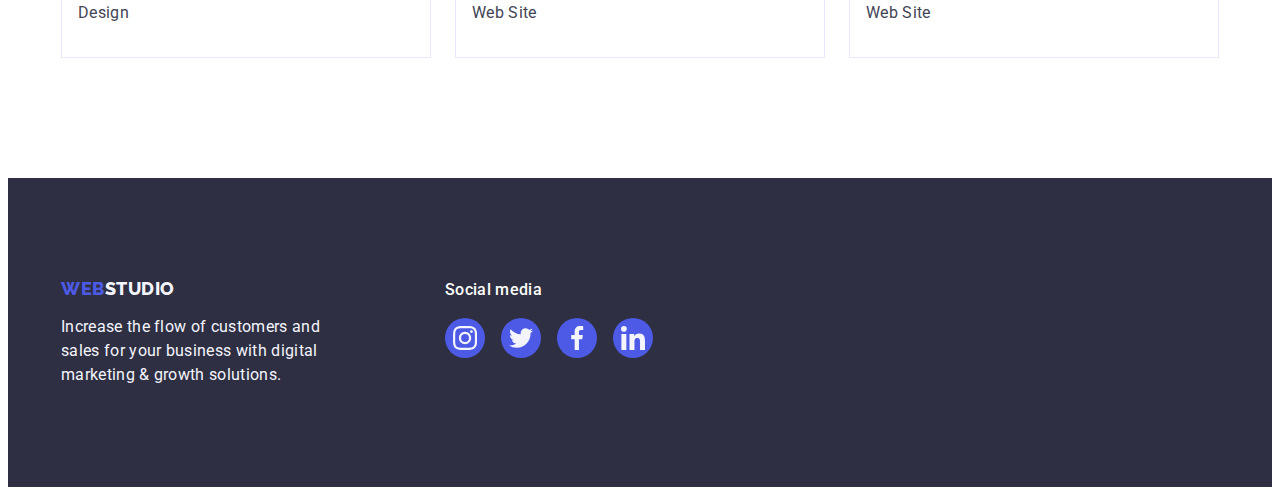
==== commit f710e999: "final" ====
--- a/portfolio.html
+++ b/portfolio.html
@@ -17,7 +17,7 @@
         <header class="header">
             <div class="container header-container">
                 <nav class="header-navigation">
-                    <a class="logo-link logo-web link header-logo" href="./index.html">Web<span class="logo-studio link header-logo">Studio</span></a>
+                    <a class="logo-link logo-web link header-logo" href="./index.html">Web<span class="logo-studio link">Studio</span></a>
                     <ul class="header-list list">
                         <li class="header-item"><a class="header-link link" href="./index.html">Studio</a></li>
                         <li class="header-item"><a class="header-link link current-page" href="./portfolio.html">Portfolio</a></li>
--- a/css/styles.css
+++ b/css/styles.css
@@ -78,7 +78,10 @@
     background: var(--background-color-team);
     padding: 12px 24px;
     border: 1px solid var(--color-accent);
-    transition: color, border var(--transform-all) 
+    transition: color 250ms cubic-bezier(0.4, 0, 0.2, 1),
+    background-color 250ms cubic-bezier(0.4, 0, 0.2, 1),
+    border-color 250ms cubic-bezier(0.4, 0, 0.2, 1),
+    box-shadow 250ms cubic-bezier(0.4, 0, 0.2, 1);
 }
 
 .portfolio-filters-btn:hover,
@@ -185,6 +188,7 @@
 }
 
 .header-link {
+    position: relative;
     display: block;
     padding: 24px 0;
     transition: color var(--transform-all);
@@ -198,7 +202,7 @@
     content: '';
     position: absolute;
     left: 0;
-    bottom: 0;
+    bottom: -1px;
     width: 100%;
     height: 4px;
     background-color: var(--pressed-state-color);
@@ -259,7 +263,7 @@
     align-items: center;
     padding: 16px 32px;
     border: 0;
-    transition: color var(--transform-all)
+    transition: background-color 250ms cubic-bezier(0.4, 0, 0.2, 1);
 }
 
 /**--features--**/
@@ -393,7 +397,7 @@
     align-items: center;
     justify-content: center;
     fill: var(--background-color-team);
-    transition: color, fill var(--transform-all)
+    transition: background-color 250ms cubic-bezier(0.4, 0, 0.2, 1);
 }
 
 .team-soc-link:hover,
@@ -431,7 +435,7 @@
     justify-content: center;
     align-items: center;
     color: var(--deemphasized-helper-color);
-    transition: color, border var(--transform-all)
+    transition: border-color 250ms cubic-bezier(0.4, 0, 0.2, 1), color 250ms cubic-bezier(0.4, 0, 0.2, 1);
 }
 
 .client-link-icon {
@@ -515,7 +519,8 @@
     background-color: var(--primary-brand-color);
     border-radius: 50%;
     fill: var(--background-color-team);
-    transition: color, var(--transform-all)
+    transition: background-color 250ms cubic-bezier(0.4, 0, 0.2, 1);
+    
 }
 
 .footer-soc-link:hover,
@@ -565,11 +570,12 @@
 .portfolio-item {
     background-color: var(--backgrond-color-light);
     width: calc((100% - 48px) / 3);
-    transition: transform, var(--transform-all);
-}
-
-.portfolio-item:hover .card-cover-text, .portfolio-item:focus .card-cover-text {
-    transform: translateY(0);
+    transition: box-shadow 250ms cubic-bezier(0.4, 0, 0.2, 1);
+}
+
+.portfolio-item-link:hover .card-cover-text,
+.portfolio-item-link:focus .card-cover-text {
+    transform: translateY(0%);
 }
 
 .portfolio-item-subtitle,
@@ -579,6 +585,7 @@
 
 .portfolio-item-link {
     display: block;
+    transition: box-shadow 250ms cubic-bezier(0.4, 0, 0.2, 1);
 }
 
 .card-cover-wrap {
@@ -597,7 +604,7 @@
 color: var(--background-color-team);
 background-color: var(--primary-brand-color);
 height: 100%;
-padding: 40px 32px 164px 32px;
+padding: 40px 32px;
 transform: translateY(100%);
 transition: transform 250ms cubic-bezier(0.4, 0, 0.2, 1); 
 }
@@ -614,7 +621,7 @@
     height: 100%;
     background-color: rgba(46, 47, 66, 0.4);
     top: 0px;
-    transition: opacity 250ms linear, visibility 250ms linear;
+    transition: opacity 250ms cubic-bezier(0.4, 0, 0.2, 1), visibility 250ms cubic-bezier(0.4, 0, 0.2, 1);
 }
 
 .modal {
@@ -622,7 +629,7 @@
     top: 50%;
     left: 50%;
     transform: translate(-50%, -50%) scale(1);
-    transition: transform 250ms linear;
+    transition: transform 250ms cubic-bezier(0.4, 0, 0.2, 1);
     width: 408px;
     min-height: 584px;
     background-color: var(--modal-background);
@@ -636,18 +643,24 @@
 }
 
 .modal-close {
+    position: absolute;
+    top: 24px;
+    right: 24px;
     width: 24px;
     height: 24px;
     border: 1px solid rgba(0, 0, 0, 0.1);
     border-radius: 50%;
     background-color: var(--color-accent);
-    display: block;
-    margin-left: auto;
     cursor: pointer;
+    display: flex;
+    align-items: center;
+    justify-content: center;
+    padding: 0;
+    transition: background-color 250ms cubic-bezier(0.4, 0, 0.2, 1), border 250ms cubic-bezier(0.4, 0, 0.2, 1);
 }
 
 .is-hidden {
-    visibility: none;
+    visibility: hidden;
     opacity: 0;
     pointer-events: none;
 }
@@ -656,8 +669,9 @@
 .modal-close:focus {
     background-color: var(--pressed-state-color);
     fill: var(--backgrond-color-light);
+    border: none;
 }
 
 .modal-close-svg {
-
+    transition: fill 250ms cubic-bezier(0.4, 0, 0.2, 1);
 }